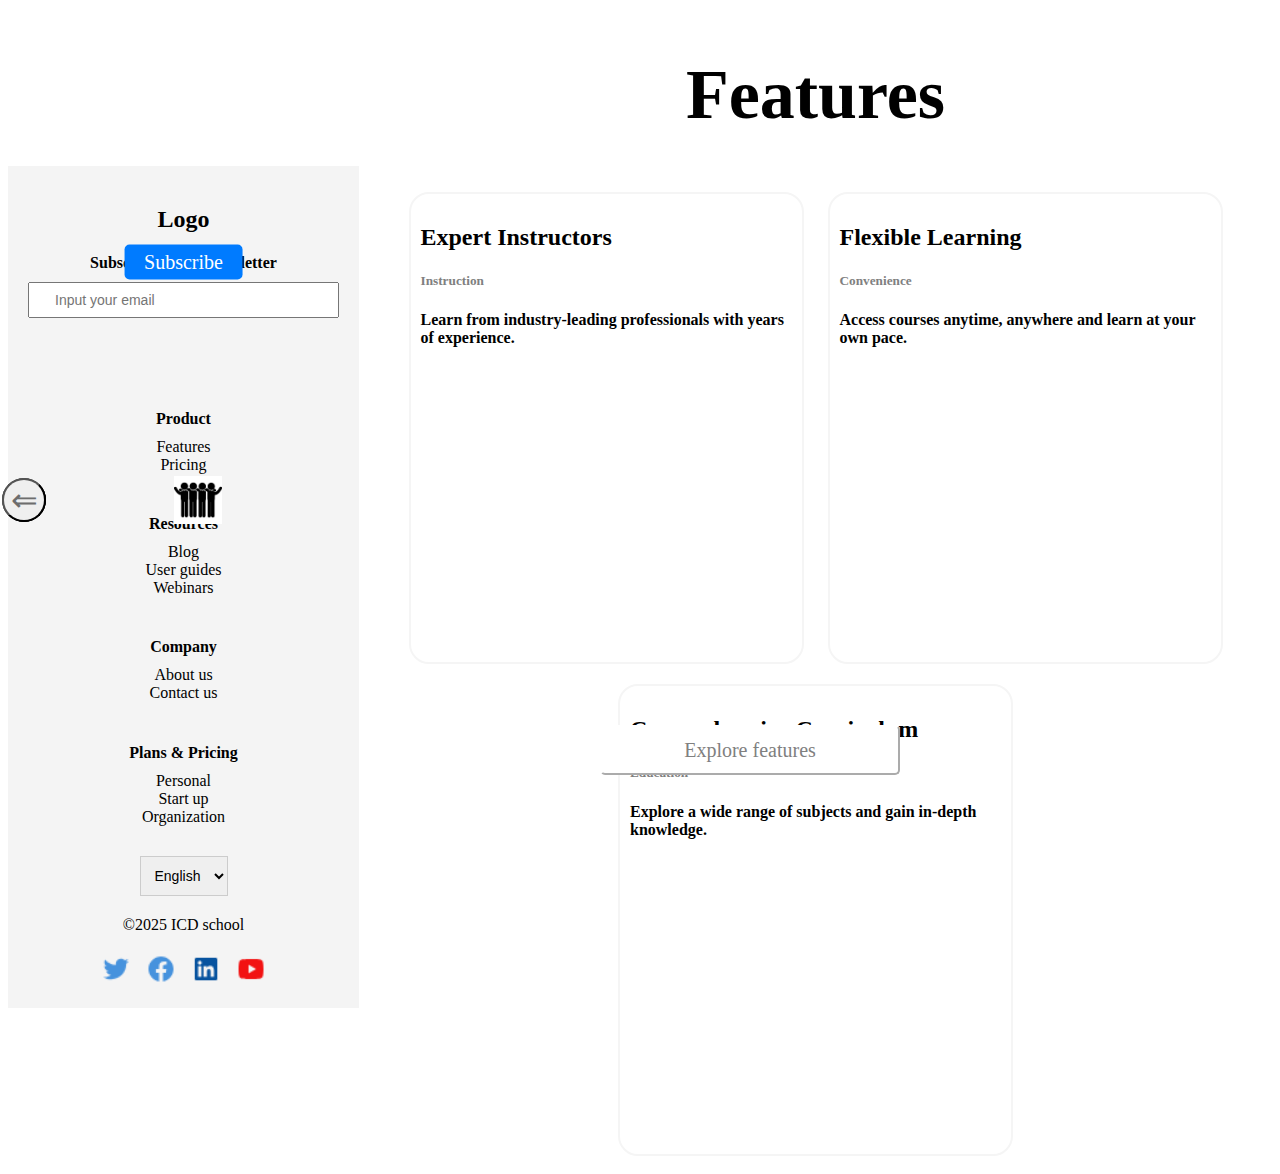
==== project-course/src/pages/index.html @ 1bcf6def "Merge branch 'main' into footer_icd" ====
<!DOCTYPE html>
<html lang="en">

<head>
    <meta charset="UTF-8">
    <meta name="viewport" content="width=device-width, initial-scale=1.0">
    <title>ICD edu</title>

    <link rel="stylesheet" href="../styles/styles.css">
</head>

<body>


    <footer class="footer">
        <div class="karopka">
            <h2>Logo</h2>
            <h4>Subscribe to our newsletter</h4>
            <input type="email" placeholder="Input your email" name="email" class="email">
            <button type="submit">Subscribe</button>
        </div>

        <div class="cointener">
            <div class="product">
                <h4>Product</h4>
                <a href="#">Features</a><br>
                <a href="#">Pricing</a>
            </div>

            <div class="Resources">
                <h4>Resources</h4>
                <a href="#">Blog</a><br>
                <a href="#">User guides</a><br>
                <a href="#">Webinars</a>
            </div>

            <div class="Company">
                <h4>Company</h4>
                <a href="#">About us</a><br>
                <a href="#">Contact us</a>
            </div>

            <div class="Plans">
                <h4>Plans & Pricing</h4>
                <a href="#">Personal</a><br>
                <a href="#">Start up</a><br>
                <a href="#">Organization</a><br>
            </div>
        </div>

        <div class="oxiri">
            <select name="languages" id="change">
                <option value="en">English</option>
                <option value="tj">Tojiki</option>
                <option value="uz">Uzbek</option>
            </select>
            <p>&copy;2025 ICD school</p>
        </div>

        <div class="tarqatish">
            <a href="#"><img src="./twitter-fill.png" alt="Twitter"></a>
            <a href="#"><img src="./facebook-circle-fill.png" alt="Facebook"></a>
            <a href="#"><img src="./linkedin-box-fill.png" alt="LinkedIn"></a>
            <a href="#"><img src="./youtube-fill.png" alt="YouTube"></a>
        </div>
    </footer>
  
    <div>
        <h1>Features</h1>
        <div class="border">
            <img src="icon.png" class="icon">
            <div class="text-cont">
                <h2>Expert Instructors</h2>
                <h5>Instruction</h5>
                <h4>Learn from industry-leading professionals with years of experience.</h4>
            </div>
            <div class="cont-btn">
                <button class="button">&#8656</button>
            </div>
        </div>

        <div class="border">
            <img src="kvadrat.png" class="icon">
            <div class="text-cont">
                <h2>Flexible Learning</h2>
                <h5>Convenience</h5>
                <h4>Access courses anytime, anywhere and learn at your own pace.</h4>
            </div>
            <div class="cont-btn">
                <button class="button">&#8656</button>
            </div>
        </div>

        <div class="border">
            <img src="groupp.png" class="icon">
            <div class="text-cont">
                <h2>Comprehensive Curriculum</h2>
                <h5>Education</h5>
                <h4>Explore a wide range of subjects and gain in-depth knowledge.</h4>
            </div>
            <div class="cont-btn">
                <button class="button">&#8656</button>
            </div>
        </div>
        <div>
            <button class="buttonn">Explore features</button>
        </div>
    </div>
</body>

</html>
---- project-course/src/styles/styles.css ----
.footer {
    padding: 20px;
    text-align: center;
    background-color: #f4f4f4; 
}

.karopka {
    position: relative;
    display: inline-block;
    margin-bottom: 30px; 
}

.karopka input {
    padding-left: 25px;
    height: 30px; 
    width: 280px;
    font-size: 14px;
}

.karopka button {
    height: 35px;
    padding: 0 20px;
    background-color: #007BFF; 
    color: white;
    border: none;
    cursor: pointer;
}

.karopka button:hover {
    background-color: #0056b3;
}

.icon {
    position: absolute;
    width: 20px;
    left: 5px;
    top: 50%;
    transform: translateY(-50%);
}

.cointener {
    display: flex;
    justify-content: space-evenly;
    margin-top: 30px;
    flex-wrap: wrap; 
}

.cointener div {
    margin: 10px;
    flex: 1 1 200px;
}

h4 {
    font-size: 16px;
    margin-bottom: 10px;
}

a {
    color: #000;
    text-decoration: none;
}

a:hover {
    text-decoration: underline;
}

.oxiri {
    margin: 20px 0;
}

.oxiri select {
    padding: 10px;
    font-size: 14px;
    border: 1px solid #ccc;
}

.oxiri p {
    margin-top: 20px;
}

.tarqatish {
    display: flex;
    justify-content: center;
    gap: 15px;
    margin-top: 20px;
}

.tarqatish img {
    width: 30px;
    height: 30px;
    transition: transform 0.3s;
}

.tarqatish img:hover {
    transform: scale(1.1); /* Optional: add hover effect to icons */
}
body {
    display: flex;
    padding: 0;
    justify-content: center;
    align-items: center;
    text-align: center;
}
.border {
    margin: 10px;
    width: 371px;
    height: 448px;
    padding: 10px;
   border: 2px solid whitesmoke;
   border-radius: 20px;
   display: inline-block;
   text-align: left;
   top: 228px;
   margin-bottom:10px ; 
}
h1 {
    font-size: 70px;
}

h4 {
    word-wrap: break-word;
}
h5 {
    color: gray;
}

.cont-btn {
    display: flex;
    align-items: end;
}

.text-cont {
    margin-bottom:100px ;
}

.button {
    font-size: xx-large;
    border-radius: 70%;
    top: 500px; 
    left: 24px; 
    width: 44px; 
    height: 44px;  
}
.buttonn {
    left: 750px;
    width: 300px;
    height: 50px;
    color: gray;
    background-color: white;
    position: fixed;
    top: 750px;
    border-color: white;
    

    
}
.icon {
    margin-top: 50px;
    margin-bottom: 50px;
    margin-left: 150px;
    left: 24px; 
    width: 48px; 
    height: 48px; 
    fill: #1E90FFFF; 
  }
.container {
    position: relative;
    text-align: center;
    color: white;
    font-weight: 100%;
}
.text {
    position: absolute;
    top: 43%;
    left: 50%;
    transform: translate(-50%, -50%);
    width: 1176px; 
    height: 84px;
    font-size: 70px; 
    line-height: 84px; 
    font-weight: 700; 
    padding: 5px;
}
.text2 {
    position: absolute;
    top: 50%;
    left: 50%;
    transform: translate(-50%, -50%);
    font-size: 24px; 
    line-height: 36px; 
    font-weight: 400; 
}
button{
    position: absolute;
    top: 57%;
    left: 50%;
    transform: translate(-50%, -50%); 
    font-family: Open Sans; 
    font-size: 20px; 
    line-height: 28px; 
    font-weight: 400; 
    color: rgba(109,109,109,1);
    padding: 5px;
    border-radius: 5px;
}
.button:hover {
    color: rgba(109,109,109,1); 
    background: rgba(220,220,220,1);
  }
  .button:hover:active {
    color: rgba(109,109,109,1); 
    background: rgba(192,192,192,1); 
  }
  .button:disabled {
    opacity: 0.4; 
  }
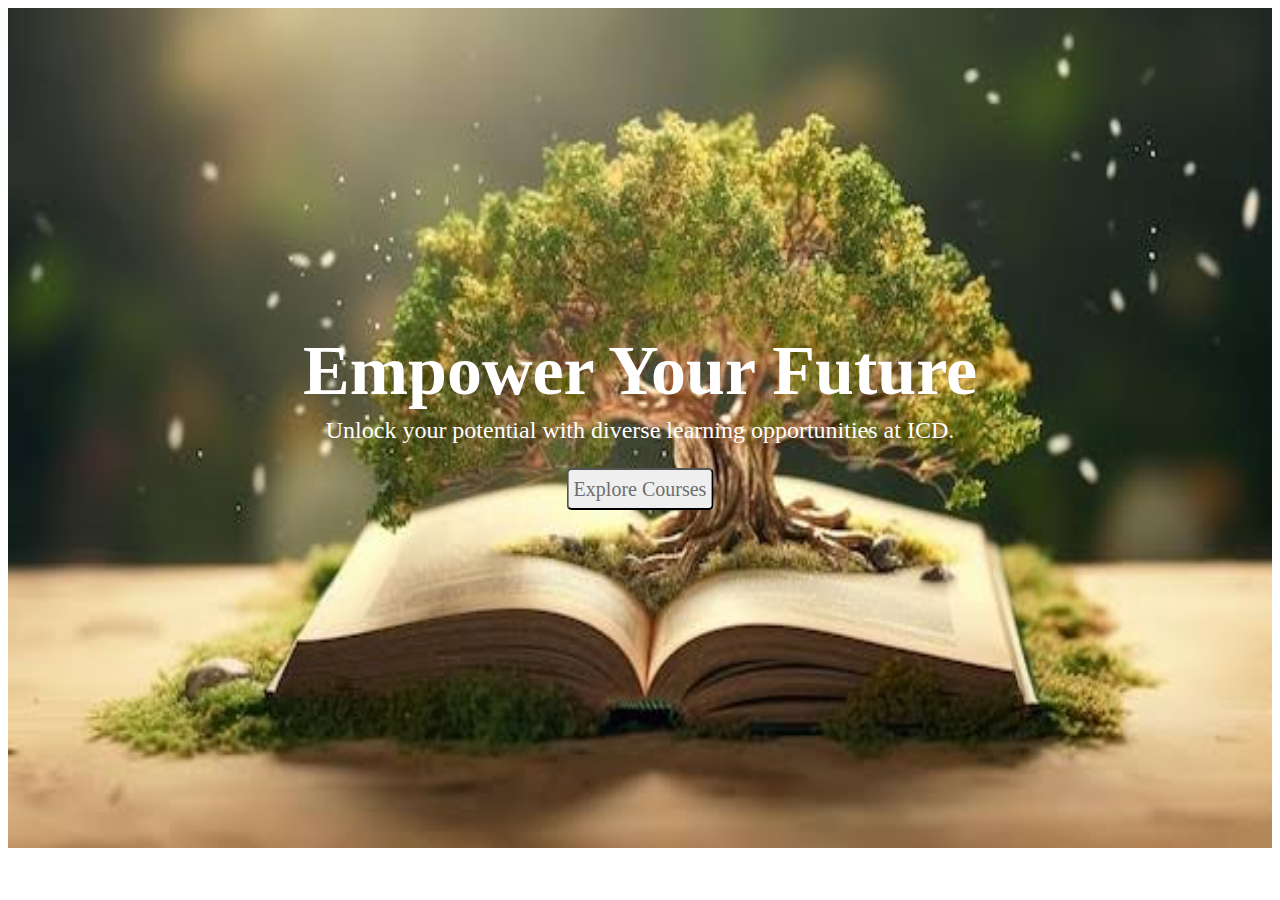
==== commit 2998f2ff: "3 page" ====
--- a/project-course/src/pages/index.html
+++ b/project-course/src/pages/index.html
@@ -1,112 +1,17 @@
 <!DOCTYPE html>
 <html lang="en">
-
 <head>
     <meta charset="UTF-8">
     <meta name="viewport" content="width=device-width, initial-scale=1.0">
-    <title>ICD edu</title>
-
+    <title>Document</title>
     <link rel="stylesheet" href="../styles/styles.css">
 </head>
-
 <body>
-
-
-    <footer class="footer">
-        <div class="karopka">
-            <h2>Logo</h2>
-            <h4>Subscribe to our newsletter</h4>
-            <input type="email" placeholder="Input your email" name="email" class="email">
-            <button type="submit">Subscribe</button>
-        </div>
-
-        <div class="cointener">
-            <div class="product">
-                <h4>Product</h4>
-                <a href="#">Features</a><br>
-                <a href="#">Pricing</a>
-            </div>
-
-            <div class="Resources">
-                <h4>Resources</h4>
-                <a href="#">Blog</a><br>
-                <a href="#">User guides</a><br>
-                <a href="#">Webinars</a>
-            </div>
-
-            <div class="Company">
-                <h4>Company</h4>
-                <a href="#">About us</a><br>
-                <a href="#">Contact us</a>
-            </div>
-
-            <div class="Plans">
-                <h4>Plans & Pricing</h4>
-                <a href="#">Personal</a><br>
-                <a href="#">Start up</a><br>
-                <a href="#">Organization</a><br>
-            </div>
-        </div>
-
-        <div class="oxiri">
-            <select name="languages" id="change">
-                <option value="en">English</option>
-                <option value="tj">Tojiki</option>
-                <option value="uz">Uzbek</option>
-            </select>
-            <p>&copy;2025 ICD school</p>
-        </div>
-
-        <div class="tarqatish">
-            <a href="#"><img src="./twitter-fill.png" alt="Twitter"></a>
-            <a href="#"><img src="./facebook-circle-fill.png" alt="Facebook"></a>
-            <a href="#"><img src="./linkedin-box-fill.png" alt="LinkedIn"></a>
-            <a href="#"><img src="./youtube-fill.png" alt="YouTube"></a>
-        </div>
-    </footer>
-  
-    <div>
-        <h1>Features</h1>
-        <div class="border">
-            <img src="icon.png" class="icon">
-            <div class="text-cont">
-                <h2>Expert Instructors</h2>
-                <h5>Instruction</h5>
-                <h4>Learn from industry-leading professionals with years of experience.</h4>
-            </div>
-            <div class="cont-btn">
-                <button class="button">&#8656</button>
-            </div>
-        </div>
-
-        <div class="border">
-            <img src="kvadrat.png" class="icon">
-            <div class="text-cont">
-                <h2>Flexible Learning</h2>
-                <h5>Convenience</h5>
-                <h4>Access courses anytime, anywhere and learn at your own pace.</h4>
-            </div>
-            <div class="cont-btn">
-                <button class="button">&#8656</button>
-            </div>
-        </div>
-
-        <div class="border">
-            <img src="groupp.png" class="icon">
-            <div class="text-cont">
-                <h2>Comprehensive Curriculum</h2>
-                <h5>Education</h5>
-                <h4>Explore a wide range of subjects and gain in-depth knowledge.</h4>
-            </div>
-            <div class="cont-btn">
-                <button class="button">&#8656</button>
-            </div>
-        </div>
-        <div>
-            <button class="buttonn">Explore features</button>
-        </div>
+    <div class="container">
+        <img src="../assets/img/bg-imge.jpg" width="100%" height="840px">
+        <div class="text">Empower Your Future</div>
+        <div class="text2">Unlock your potential with diverse learning opportunities at ICD.</div>
+        <button id="button">Explore Courses</button> 
     </div>
 </body>
-
-</html>
-
+</html>--- a/project-course/src/styles/styles.css
+++ b/project-course/src/styles/styles.css
@@ -1,168 +1,3 @@
-.footer {
-    padding: 20px;
-    text-align: center;
-    background-color: #f4f4f4; 
-}
-
-.karopka {
-    position: relative;
-    display: inline-block;
-    margin-bottom: 30px; 
-}
-
-.karopka input {
-    padding-left: 25px;
-    height: 30px; 
-    width: 280px;
-    font-size: 14px;
-}
-
-.karopka button {
-    height: 35px;
-    padding: 0 20px;
-    background-color: #007BFF; 
-    color: white;
-    border: none;
-    cursor: pointer;
-}
-
-.karopka button:hover {
-    background-color: #0056b3;
-}
-
-.icon {
-    position: absolute;
-    width: 20px;
-    left: 5px;
-    top: 50%;
-    transform: translateY(-50%);
-}
-
-.cointener {
-    display: flex;
-    justify-content: space-evenly;
-    margin-top: 30px;
-    flex-wrap: wrap; 
-}
-
-.cointener div {
-    margin: 10px;
-    flex: 1 1 200px;
-}
-
-h4 {
-    font-size: 16px;
-    margin-bottom: 10px;
-}
-
-a {
-    color: #000;
-    text-decoration: none;
-}
-
-a:hover {
-    text-decoration: underline;
-}
-
-.oxiri {
-    margin: 20px 0;
-}
-
-.oxiri select {
-    padding: 10px;
-    font-size: 14px;
-    border: 1px solid #ccc;
-}
-
-.oxiri p {
-    margin-top: 20px;
-}
-
-.tarqatish {
-    display: flex;
-    justify-content: center;
-    gap: 15px;
-    margin-top: 20px;
-}
-
-.tarqatish img {
-    width: 30px;
-    height: 30px;
-    transition: transform 0.3s;
-}
-
-.tarqatish img:hover {
-    transform: scale(1.1); /* Optional: add hover effect to icons */
-}
-body {
-    display: flex;
-    padding: 0;
-    justify-content: center;
-    align-items: center;
-    text-align: center;
-}
-.border {
-    margin: 10px;
-    width: 371px;
-    height: 448px;
-    padding: 10px;
-   border: 2px solid whitesmoke;
-   border-radius: 20px;
-   display: inline-block;
-   text-align: left;
-   top: 228px;
-   margin-bottom:10px ; 
-}
-h1 {
-    font-size: 70px;
-}
-
-h4 {
-    word-wrap: break-word;
-}
-h5 {
-    color: gray;
-}
-
-.cont-btn {
-    display: flex;
-    align-items: end;
-}
-
-.text-cont {
-    margin-bottom:100px ;
-}
-
-.button {
-    font-size: xx-large;
-    border-radius: 70%;
-    top: 500px; 
-    left: 24px; 
-    width: 44px; 
-    height: 44px;  
-}
-.buttonn {
-    left: 750px;
-    width: 300px;
-    height: 50px;
-    color: gray;
-    background-color: white;
-    position: fixed;
-    top: 750px;
-    border-color: white;
-    
-
-    
-}
-.icon {
-    margin-top: 50px;
-    margin-bottom: 50px;
-    margin-left: 150px;
-    left: 24px; 
-    width: 48px; 
-    height: 48px; 
-    fill: #1E90FFFF; 
-  }
 .container {
     position: relative;
     text-align: center;
@@ -194,6 +29,7 @@
     position: absolute;
     top: 57%;
     left: 50%;
+    
     transform: translate(-50%, -50%); 
     font-family: Open Sans; 
     font-size: 20px; 
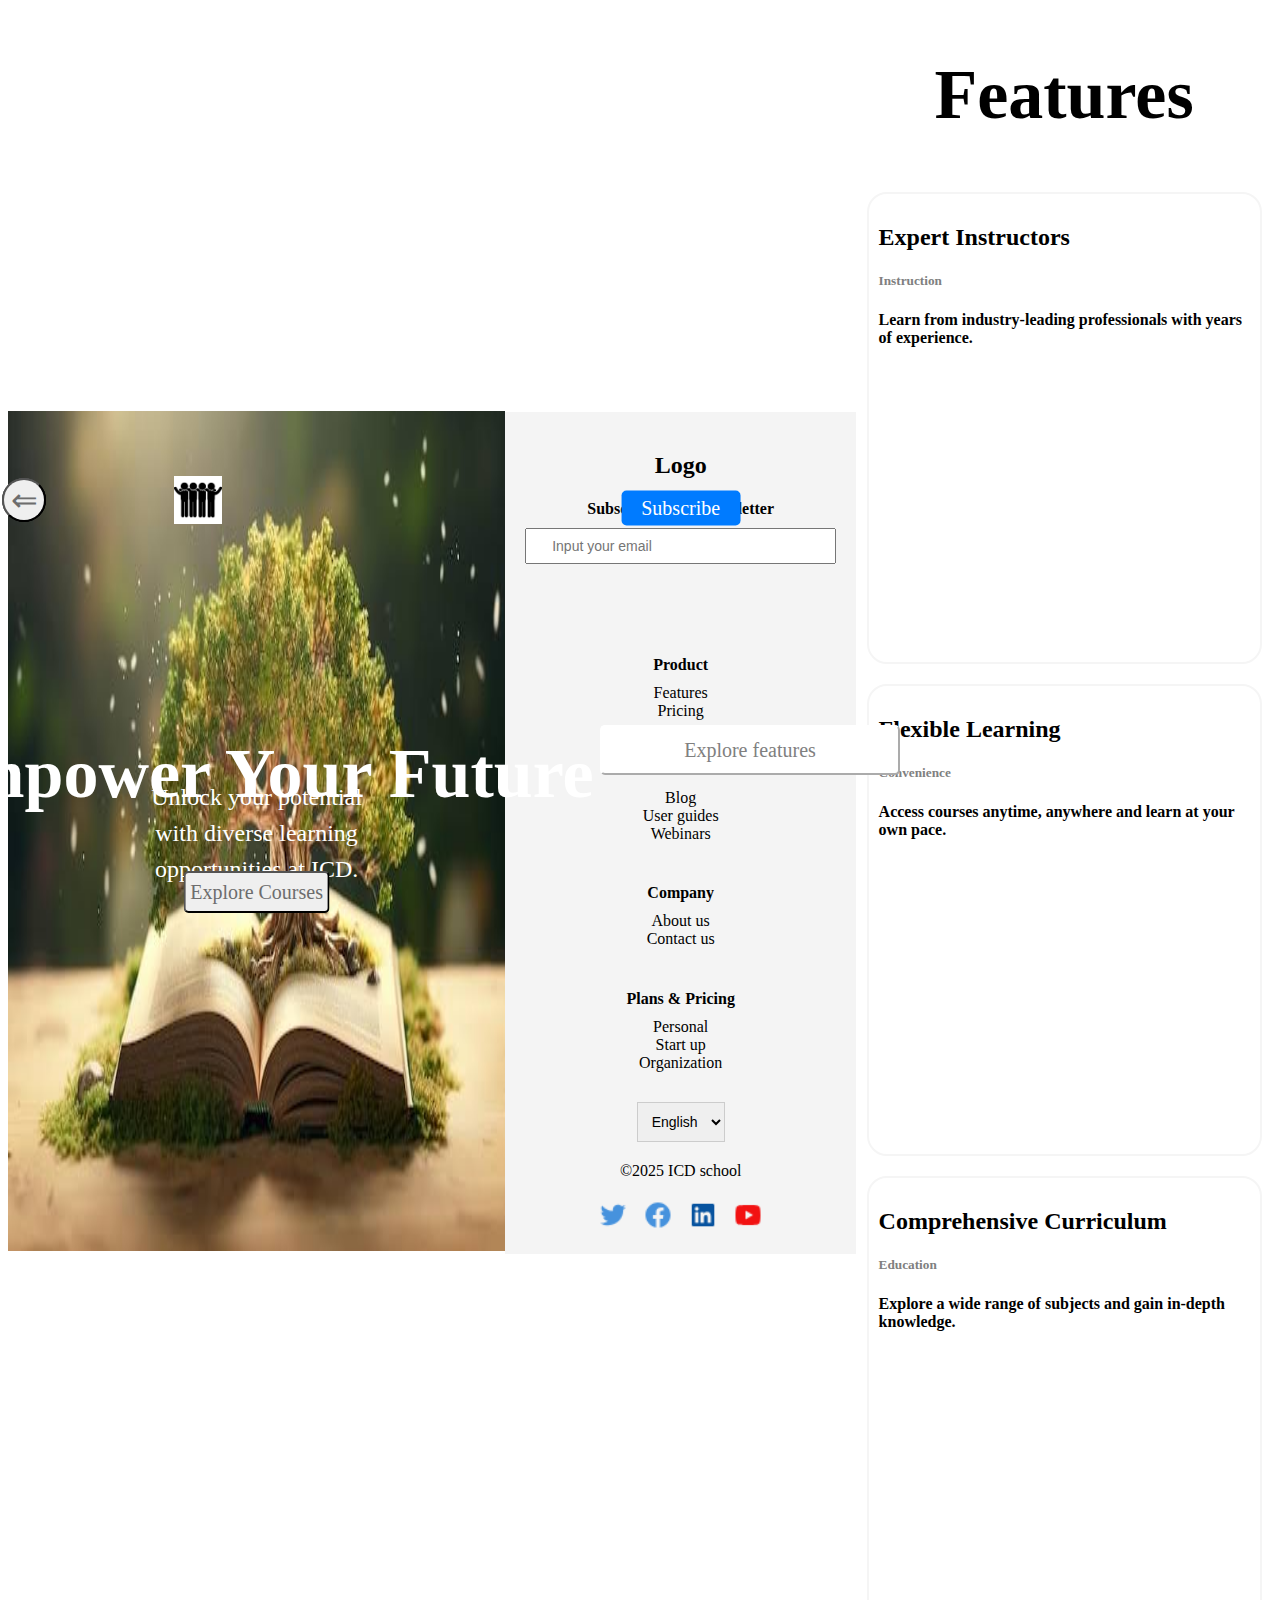
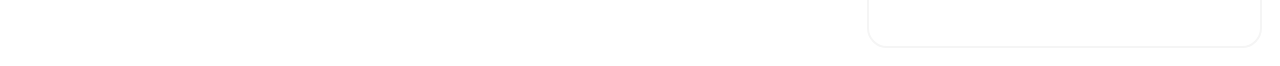
==== commit d368009d: "Merge branch 'main' into img-icd" ====
--- a/project-course/src/pages/index.html
+++ b/project-course/src/pages/index.html
@@ -13,5 +13,101 @@
         <div class="text2">Unlock your potential with diverse learning opportunities at ICD.</div>
         <button id="button">Explore Courses</button> 
     </div>
+
+    <footer class="footer">
+        <div class="karopka">
+            <h2>Logo</h2>
+            <h4>Subscribe to our newsletter</h4>
+            <input type="email" placeholder="Input your email" name="email" class="email">
+            <button type="submit">Subscribe</button>
+        </div>
+
+        <div class="cointener">
+            <div class="product">
+                <h4>Product</h4>
+                <a href="#">Features</a><br>
+                <a href="#">Pricing</a>
+            </div>
+
+            <div class="Resources">
+                <h4>Resources</h4>
+                <a href="#">Blog</a><br>
+                <a href="#">User guides</a><br>
+                <a href="#">Webinars</a>
+            </div>
+
+            <div class="Company">
+                <h4>Company</h4>
+                <a href="#">About us</a><br>
+                <a href="#">Contact us</a>
+            </div>
+
+            <div class="Plans">
+                <h4>Plans & Pricing</h4>
+                <a href="#">Personal</a><br>
+                <a href="#">Start up</a><br>
+                <a href="#">Organization</a><br>
+            </div>
+        </div>
+
+        <div class="oxiri">
+            <select name="languages" id="change">
+                <option value="en">English</option>
+                <option value="tj">Tojiki</option>
+                <option value="uz">Uzbek</option>
+            </select>
+            <p>&copy;2025 ICD school</p>
+        </div>
+
+        <div class="tarqatish">
+            <a href="#"><img src="./twitter-fill.png" alt="Twitter"></a>
+            <a href="#"><img src="./facebook-circle-fill.png" alt="Facebook"></a>
+            <a href="#"><img src="./linkedin-box-fill.png" alt="LinkedIn"></a>
+            <a href="#"><img src="./youtube-fill.png" alt="YouTube"></a>
+        </div>
+    </footer>
+  
+    <div>
+        <h1>Features</h1>
+        <div class="border">
+            <img src="icon.png" class="icon">
+            <div class="text-cont">
+                <h2>Expert Instructors</h2>
+                <h5>Instruction</h5>
+                <h4>Learn from industry-leading professionals with years of experience.</h4>
+            </div>
+            <div class="cont-btn">
+                <button class="button">&#8656</button>
+            </div>
+        </div>
+
+        <div class="border">
+            <img src="kvadrat.png" class="icon">
+            <div class="text-cont">
+                <h2>Flexible Learning</h2>
+                <h5>Convenience</h5>
+                <h4>Access courses anytime, anywhere and learn at your own pace.</h4>
+            </div>
+            <div class="cont-btn">
+                <button class="button">&#8656</button>
+            </div>
+        </div>
+
+        <div class="border">
+            <img src="groupp.png" class="icon">
+            <div class="text-cont">
+                <h2>Comprehensive Curriculum</h2>
+                <h5>Education</h5>
+                <h4>Explore a wide range of subjects and gain in-depth knowledge.</h4>
+            </div>
+            <div class="cont-btn">
+                <button class="button">&#8656</button>
+            </div>
+        </div>
+        <div>
+            <button class="buttonn">Explore features</button>
+        </div>
+    </div>
 </body>
-</html>+
+</html>
--- a/project-course/src/styles/styles.css
+++ b/project-course/src/styles/styles.css
@@ -1,3 +1,168 @@
+.footer {
+    padding: 20px;
+    text-align: center;
+    background-color: #f4f4f4; 
+}
+
+.karopka {
+    position: relative;
+    display: inline-block;
+    margin-bottom: 30px; 
+}
+
+.karopka input {
+    padding-left: 25px;
+    height: 30px; 
+    width: 280px;
+    font-size: 14px;
+}
+
+.karopka button {
+    height: 35px;
+    padding: 0 20px;
+    background-color: #007BFF; 
+    color: white;
+    border: none;
+    cursor: pointer;
+}
+
+.karopka button:hover {
+    background-color: #0056b3;
+}
+
+.icon {
+    position: absolute;
+    width: 20px;
+    left: 5px;
+    top: 50%;
+    transform: translateY(-50%);
+}
+
+.cointener {
+    display: flex;
+    justify-content: space-evenly;
+    margin-top: 30px;
+    flex-wrap: wrap; 
+}
+
+.cointener div {
+    margin: 10px;
+    flex: 1 1 200px;
+}
+
+h4 {
+    font-size: 16px;
+    margin-bottom: 10px;
+}
+
+a {
+    color: #000;
+    text-decoration: none;
+}
+
+a:hover {
+    text-decoration: underline;
+}
+
+.oxiri {
+    margin: 20px 0;
+}
+
+.oxiri select {
+    padding: 10px;
+    font-size: 14px;
+    border: 1px solid #ccc;
+}
+
+.oxiri p {
+    margin-top: 20px;
+}
+
+.tarqatish {
+    display: flex;
+    justify-content: center;
+    gap: 15px;
+    margin-top: 20px;
+}
+
+.tarqatish img {
+    width: 30px;
+    height: 30px;
+    transition: transform 0.3s;
+}
+
+.tarqatish img:hover {
+    transform: scale(1.1); /* Optional: add hover effect to icons */
+}
+body {
+    display: flex;
+    padding: 0;
+    justify-content: center;
+    align-items: center;
+    text-align: center;
+}
+.border {
+    margin: 10px;
+    width: 371px;
+    height: 448px;
+    padding: 10px;
+   border: 2px solid whitesmoke;
+   border-radius: 20px;
+   display: inline-block;
+   text-align: left;
+   top: 228px;
+   margin-bottom:10px ; 
+}
+h1 {
+    font-size: 70px;
+}
+
+h4 {
+    word-wrap: break-word;
+}
+h5 {
+    color: gray;
+}
+
+.cont-btn {
+    display: flex;
+    align-items: end;
+}
+
+.text-cont {
+    margin-bottom:100px ;
+}
+
+.button {
+    font-size: xx-large;
+    border-radius: 70%;
+    top: 500px; 
+    left: 24px; 
+    width: 44px; 
+    height: 44px;  
+}
+.buttonn {
+    left: 750px;
+    width: 300px;
+    height: 50px;
+    color: gray;
+    background-color: white;
+    position: fixed;
+    top: 750px;
+    border-color: white;
+    
+
+    
+}
+.icon {
+    margin-top: 50px;
+    margin-bottom: 50px;
+    margin-left: 150px;
+    left: 24px; 
+    width: 48px; 
+    height: 48px; 
+    fill: #1E90FFFF; 
+  }
 .container {
     position: relative;
     text-align: center;
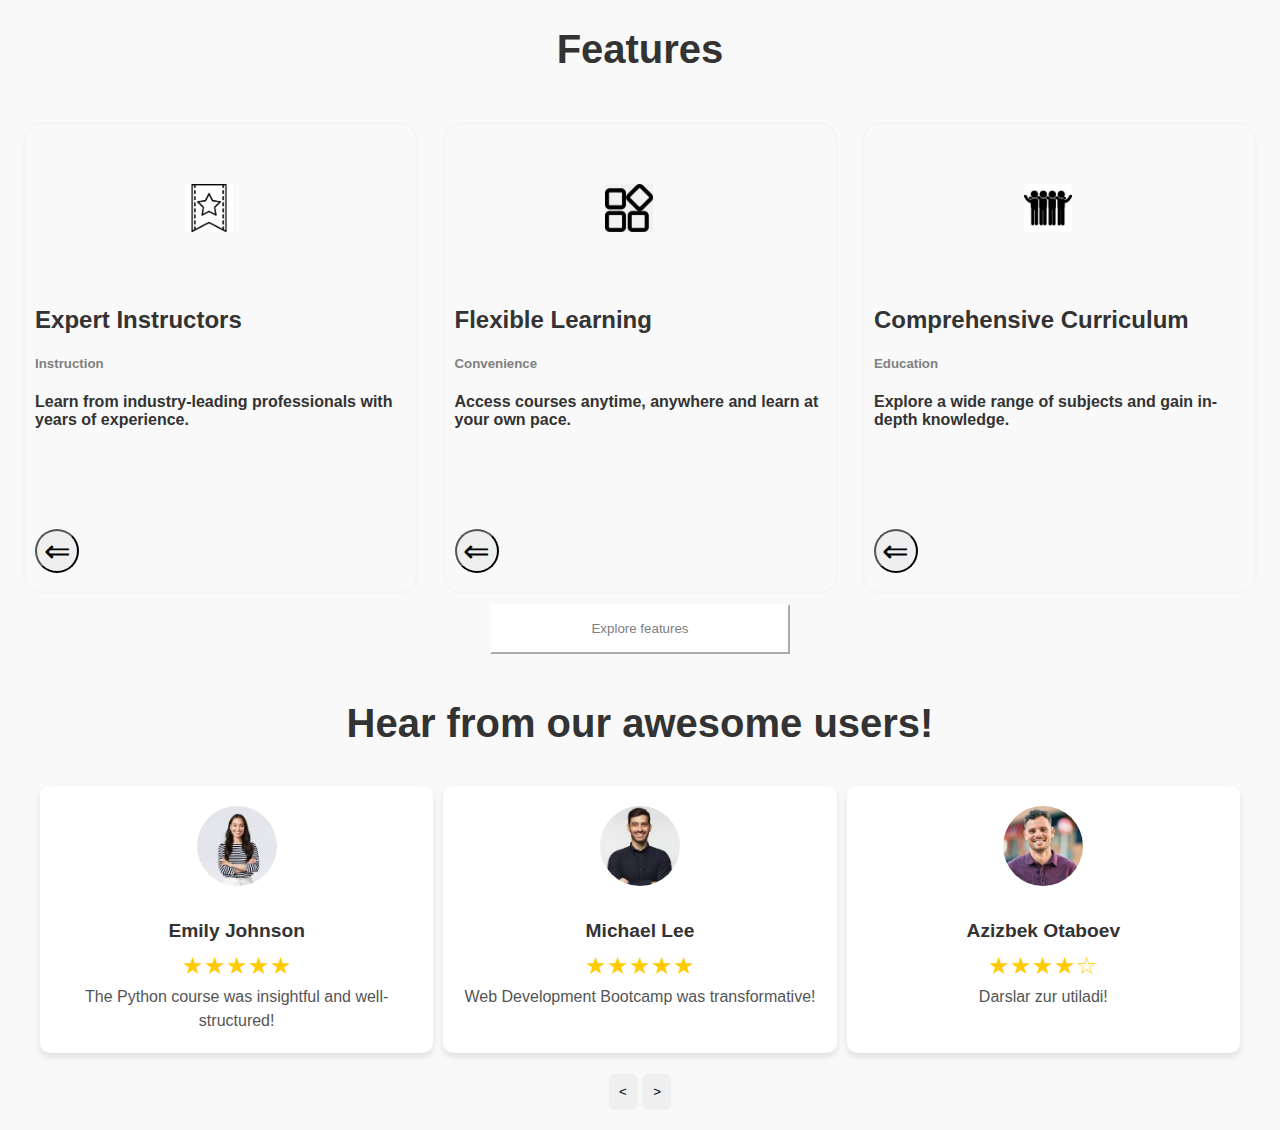
==== commit 894e4667: "fix bugs" ====
--- a/project-course/src/pages/index.html
+++ b/project-course/src/pages/index.html
@@ -1,72 +1,16 @@
 <!DOCTYPE html>
 <html lang="en">
+
 <head>
     <meta charset="UTF-8">
+    <meta http-equiv="X-UA-Compatible" content="IE=edge">
     <meta name="viewport" content="width=device-width, initial-scale=1.0">
-    <title>Document</title>
+    <title>Features</title>
     <link rel="stylesheet" href="../styles/styles.css">
+    <link rel="stylesheet" href="../styles/layout.css">
 </head>
+
 <body>
-    <div class="container">
-        <img src="../assets/img/bg-imge.jpg" width="100%" height="840px">
-        <div class="text">Empower Your Future</div>
-        <div class="text2">Unlock your potential with diverse learning opportunities at ICD.</div>
-        <button id="button">Explore Courses</button> 
-    </div>
-
-    <footer class="footer">
-        <div class="karopka">
-            <h2>Logo</h2>
-            <h4>Subscribe to our newsletter</h4>
-            <input type="email" placeholder="Input your email" name="email" class="email">
-            <button type="submit">Subscribe</button>
-        </div>
-
-        <div class="cointener">
-            <div class="product">
-                <h4>Product</h4>
-                <a href="#">Features</a><br>
-                <a href="#">Pricing</a>
-            </div>
-
-            <div class="Resources">
-                <h4>Resources</h4>
-                <a href="#">Blog</a><br>
-                <a href="#">User guides</a><br>
-                <a href="#">Webinars</a>
-            </div>
-
-            <div class="Company">
-                <h4>Company</h4>
-                <a href="#">About us</a><br>
-                <a href="#">Contact us</a>
-            </div>
-
-            <div class="Plans">
-                <h4>Plans & Pricing</h4>
-                <a href="#">Personal</a><br>
-                <a href="#">Start up</a><br>
-                <a href="#">Organization</a><br>
-            </div>
-        </div>
-
-        <div class="oxiri">
-            <select name="languages" id="change">
-                <option value="en">English</option>
-                <option value="tj">Tojiki</option>
-                <option value="uz">Uzbek</option>
-            </select>
-            <p>&copy;2025 ICD school</p>
-        </div>
-
-        <div class="tarqatish">
-            <a href="#"><img src="./twitter-fill.png" alt="Twitter"></a>
-            <a href="#"><img src="./facebook-circle-fill.png" alt="Facebook"></a>
-            <a href="#"><img src="./linkedin-box-fill.png" alt="LinkedIn"></a>
-            <a href="#"><img src="./youtube-fill.png" alt="YouTube"></a>
-        </div>
-    </footer>
-  
     <div>
         <h1>Features</h1>
         <div class="border">
@@ -107,7 +51,41 @@
         <div>
             <button class="buttonn">Explore features</button>
         </div>
+        <div class="container">
+            <h1>Hear from our awesome users!</h1>
+            <div class="reviews">
+                <div class="review-block">
+                    <img src="../pages/photo2.jfif" class="photo" alt="Emily Johnson">
+                    <p class="user-name">Emily Johnson</p>
+                    <p class="rating">★★★★★</p>
+                    <div class="text">
+                        The Python course was insightful and well-structured!
+                    </div>
+                </div>
+                <div class="review-block">
+                    <img src="../pages/photo.jfif" class="photo" alt="John Doe">
+                    <p class="user-name">Michael Lee</p>
+                    <p class="rating">★★★★★</p>
+                    <div class="text">
+                        Web Development Bootcamp was transformative!
+                    </div>
+                </div>
+                <div class="review-block">
+                    <img src="../pages/photo3.jfif" class="photo" alt="Sarah Lee">
+                    <p class="user-name">Azizbek Otaboev</p>
+                    <p class="rating">★★★★☆</p>
+                    <div class="text">
+                        Darslar zur utiladi!
+                    </div>
+                </div>
+            </div>
+            <div class="btn-padding">
+            <button class="buton"> < </button>
+            <button class="buton"> > </button>
+            </div>
+        </div>
     </div>
+
 </body>
 
 </html>
--- a/project-course/src/styles/styles.css
+++ b/project-course/src/styles/styles.css
@@ -1,99 +1,3 @@
-.footer {
-    padding: 20px;
-    text-align: center;
-    background-color: #f4f4f4; 
-}
-
-.karopka {
-    position: relative;
-    display: inline-block;
-    margin-bottom: 30px; 
-}
-
-.karopka input {
-    padding-left: 25px;
-    height: 30px; 
-    width: 280px;
-    font-size: 14px;
-}
-
-.karopka button {
-    height: 35px;
-    padding: 0 20px;
-    background-color: #007BFF; 
-    color: white;
-    border: none;
-    cursor: pointer;
-}
-
-.karopka button:hover {
-    background-color: #0056b3;
-}
-
-.icon {
-    position: absolute;
-    width: 20px;
-    left: 5px;
-    top: 50%;
-    transform: translateY(-50%);
-}
-
-.cointener {
-    display: flex;
-    justify-content: space-evenly;
-    margin-top: 30px;
-    flex-wrap: wrap; 
-}
-
-.cointener div {
-    margin: 10px;
-    flex: 1 1 200px;
-}
-
-h4 {
-    font-size: 16px;
-    margin-bottom: 10px;
-}
-
-a {
-    color: #000;
-    text-decoration: none;
-}
-
-a:hover {
-    text-decoration: underline;
-}
-
-.oxiri {
-    margin: 20px 0;
-}
-
-.oxiri select {
-    padding: 10px;
-    font-size: 14px;
-    border: 1px solid #ccc;
-}
-
-.oxiri p {
-    margin-top: 20px;
-}
-
-.tarqatish {
-    display: flex;
-    justify-content: center;
-    gap: 15px;
-    margin-top: 20px;
-}
-
-.tarqatish img {
-    width: 30px;
-    height: 30px;
-    transition: transform 0.3s;
-}
-
-.tarqatish img:hover {
-    transform: scale(1.1); /* Optional: add hover effect to icons */
-}
 body {
     display: flex;
     padding: 0;
@@ -147,7 +51,6 @@
     height: 50px;
     color: gray;
     background-color: white;
-    position: fixed;
     top: 750px;
     border-color: white;
     
@@ -163,57 +66,3 @@
     height: 48px; 
     fill: #1E90FFFF; 
   }
-.container {
-    position: relative;
-    text-align: center;
-    color: white;
-    font-weight: 100%;
-}
-.text {
-    position: absolute;
-    top: 43%;
-    left: 50%;
-    transform: translate(-50%, -50%);
-    width: 1176px; 
-    height: 84px;
-    font-size: 70px; 
-    line-height: 84px; 
-    font-weight: 700; 
-    padding: 5px;
-}
-.text2 {
-    position: absolute;
-    top: 50%;
-    left: 50%;
-    transform: translate(-50%, -50%);
-    font-size: 24px; 
-    line-height: 36px; 
-    font-weight: 400; 
-}
-button{
-    position: absolute;
-    top: 57%;
-    left: 50%;
-    
-    transform: translate(-50%, -50%); 
-    font-family: Open Sans; 
-    font-size: 20px; 
-    line-height: 28px; 
-    font-weight: 400; 
-    color: rgba(109,109,109,1);
-    padding: 5px;
-    border-radius: 5px;
-}
-.button:hover {
-    color: rgba(109,109,109,1); 
-    background: rgba(220,220,220,1);
-  }
-  .button:hover:active {
-    color: rgba(109,109,109,1); 
-    background: rgba(192,192,192,1); 
-  }
-  .button:disabled {
-    opacity: 0.4; 
-  }
-
-
--- a/project-course/src/styles/layout.css
+++ b/project-course/src/styles/layout.css
@@ -0,0 +1,71 @@
+body {
+    font-family: Arial, sans-serif;
+    background-color: #f9f9f9;
+    color: #333;
+    margin: 0;
+    padding: 0;
+}
+
+.container {
+    max-width: 1200px;
+    margin: 0 auto;
+    padding: 20px;
+    text-align: center;
+}
+
+h1 {
+    font-size: 2.5em;
+    margin-bottom: 40px;
+    color: #333;
+}
+
+.reviews {
+    display: flex;
+    justify-content: center;
+    gap: 10px;
+}
+
+.review-block {
+    background-color: #fff;
+    padding: 20px;
+    border-radius: 10px;
+    box-shadow: 0 4px 6px rgba(0, 0, 0, 0.1);
+    text-align: center;
+    width: 30%;
+    min-width: 250px;
+}
+.photo {
+    width: 80px;
+    height: 80px;
+    object-fit: cover;
+    border-radius: 50%;
+    margin-bottom: 20px;
+}
+
+.user-name {
+    font-size: 1.2em;
+    font-weight: bold;
+    margin: 10px 0;
+}
+
+.rating {
+    font-size: 1.5em;
+    color: #ffcc00;
+    margin: 5px 0;
+}
+
+.text {
+    font-size: 1em;
+    color: #555;
+    line-height: 1.5;
+}
+.btn-padding {
+    margin-top: 20px;
+}
+
+.btn-padding button {
+    padding: 10px;
+    border-radius: 20%;
+    border: none;
+    border: 1px solid whitesmoke;
+}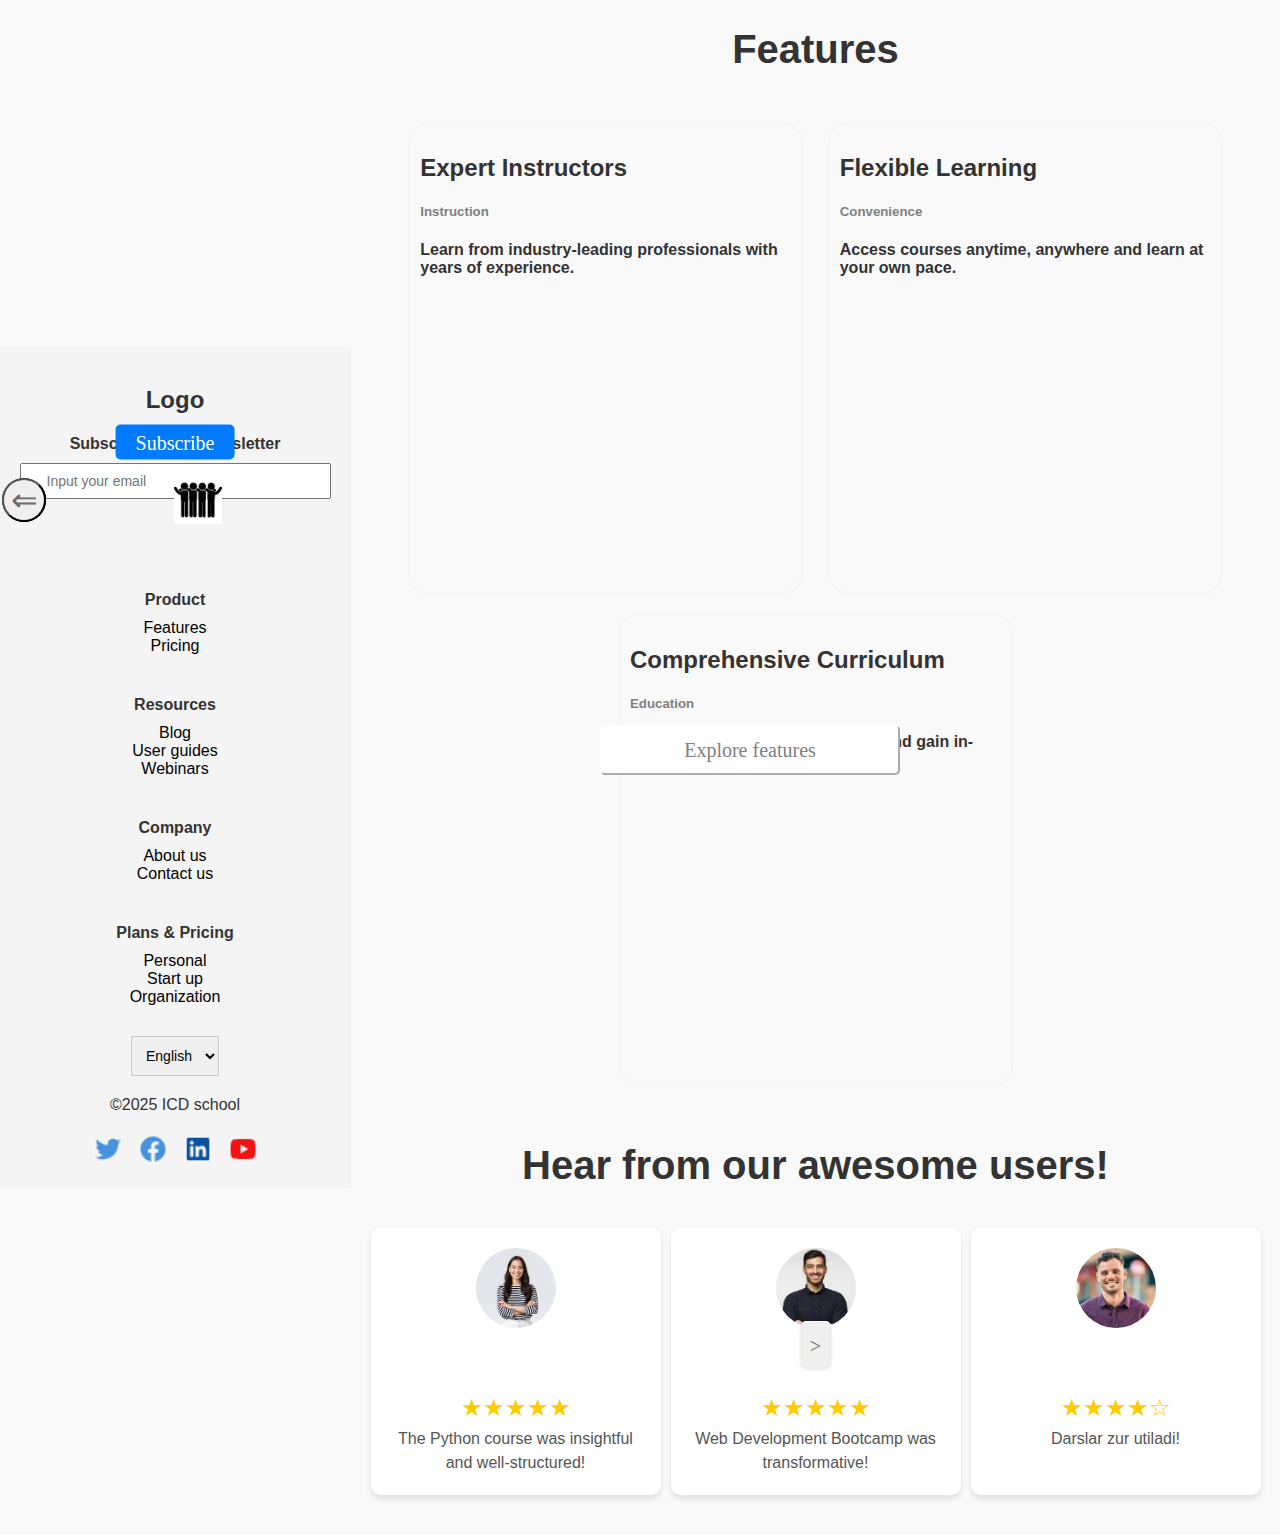
==== commit 0332e5f6: "Merge branch 'main' into otziv" ====
--- a/project-course/src/pages/index.html
+++ b/project-course/src/pages/index.html
@@ -3,14 +3,69 @@
 
 <head>
     <meta charset="UTF-8">
-    <meta http-equiv="X-UA-Compatible" content="IE=edge">
     <meta name="viewport" content="width=device-width, initial-scale=1.0">
-    <title>Features</title>
+    <title>ICD edu</title>
+
     <link rel="stylesheet" href="../styles/styles.css">
     <link rel="stylesheet" href="../styles/layout.css">
 </head>
 
 <body>
+
+
+    <footer class="footer">
+        <div class="karopka">
+            <h2>Logo</h2>
+            <h4>Subscribe to our newsletter</h4>
+            <input type="email" placeholder="Input your email" name="email" class="email">
+            <button type="submit">Subscribe</button>
+        </div>
+
+        <div class="cointener">
+            <div class="product">
+                <h4>Product</h4>
+                <a href="#">Features</a><br>
+                <a href="#">Pricing</a>
+            </div>
+
+            <div class="Resources">
+                <h4>Resources</h4>
+                <a href="#">Blog</a><br>
+                <a href="#">User guides</a><br>
+                <a href="#">Webinars</a>
+            </div>
+
+            <div class="Company">
+                <h4>Company</h4>
+                <a href="#">About us</a><br>
+                <a href="#">Contact us</a>
+            </div>
+
+            <div class="Plans">
+                <h4>Plans & Pricing</h4>
+                <a href="#">Personal</a><br>
+                <a href="#">Start up</a><br>
+                <a href="#">Organization</a><br>
+            </div>
+        </div>
+
+        <div class="oxiri">
+            <select name="languages" id="change">
+                <option value="en">English</option>
+                <option value="tj">Tojiki</option>
+                <option value="uz">Uzbek</option>
+            </select>
+            <p>&copy;2025 ICD school</p>
+        </div>
+
+        <div class="tarqatish">
+            <a href="#"><img src="./twitter-fill.png" alt="Twitter"></a>
+            <a href="#"><img src="./facebook-circle-fill.png" alt="Facebook"></a>
+            <a href="#"><img src="./linkedin-box-fill.png" alt="LinkedIn"></a>
+            <a href="#"><img src="./youtube-fill.png" alt="YouTube"></a>
+        </div>
+    </footer>
+  
     <div>
         <h1>Features</h1>
         <div class="border">
@@ -58,7 +113,7 @@
                     <img src="../pages/photo2.jfif" class="photo" alt="Emily Johnson">
                     <p class="user-name">Emily Johnson</p>
                     <p class="rating">★★★★★</p>
-                    <div class="text">
+                    <div class="text1">
                         The Python course was insightful and well-structured!
                     </div>
                 </div>
@@ -66,7 +121,7 @@
                     <img src="../pages/photo.jfif" class="photo" alt="John Doe">
                     <p class="user-name">Michael Lee</p>
                     <p class="rating">★★★★★</p>
-                    <div class="text">
+                    <div class="text1">
                         Web Development Bootcamp was transformative!
                     </div>
                 </div>
@@ -74,7 +129,7 @@
                     <img src="../pages/photo3.jfif" class="photo" alt="Sarah Lee">
                     <p class="user-name">Azizbek Otaboev</p>
                     <p class="rating">★★★★☆</p>
-                    <div class="text">
+                    <div class="text1">
                         Darslar zur utiladi!
                     </div>
                 </div>
@@ -89,3 +144,4 @@
 </body>
 
 </html>
+
--- a/project-course/src/styles/styles.css
+++ b/project-course/src/styles/styles.css
@@ -1,3 +1,99 @@
+.footer {
+    padding: 20px;
+    text-align: center;
+    background-color: #f4f4f4; 
+}
+
+.karopka {
+    position: relative;
+    display: inline-block;
+    margin-bottom: 30px; 
+}
+
+.karopka input {
+    padding-left: 25px;
+    height: 30px; 
+    width: 280px;
+    font-size: 14px;
+}
+
+.karopka button {
+    height: 35px;
+    padding: 0 20px;
+    background-color: #007BFF; 
+    color: white;
+    border: none;
+    cursor: pointer;
+}
+
+.karopka button:hover {
+    background-color: #0056b3;
+}
+
+.icon {
+    position: absolute;
+    width: 20px;
+    left: 5px;
+    top: 50%;
+    transform: translateY(-50%);
+}
+
+.cointener {
+    display: flex;
+    justify-content: space-evenly;
+    margin-top: 30px;
+    flex-wrap: wrap; 
+}
+
+.cointener div {
+    margin: 10px;
+    flex: 1 1 200px;
+}
+
+h4 {
+    font-size: 16px;
+    margin-bottom: 10px;
+}
+
+a {
+    color: #000;
+    text-decoration: none;
+}
+
+a:hover {
+    text-decoration: underline;
+}
+
+.oxiri {
+    margin: 20px 0;
+}
+
+.oxiri select {
+    padding: 10px;
+    font-size: 14px;
+    border: 1px solid #ccc;
+}
+
+.oxiri p {
+    margin-top: 20px;
+}
+
+.tarqatish {
+    display: flex;
+    justify-content: center;
+    gap: 15px;
+    margin-top: 20px;
+}
+
+.tarqatish img {
+    width: 30px;
+    height: 30px;
+    transition: transform 0.3s;
+}
+
+.tarqatish img:hover {
+    transform: scale(1.1); /* Optional: add hover effect to icons */
+}
 body {
     display: flex;
     padding: 0;
@@ -66,3 +162,56 @@
     height: 48px; 
     fill: #1E90FFFF; 
   }
+.container {
+    position: relative;
+    text-align: center;
+    color: white;
+    font-weight: 100%;
+}
+.text {
+    position: absolute;
+    top: 43%;
+    left: 50%;
+    transform: translate(-50%, -50%);
+    width: 1176px; 
+    height: 84px;
+    font-size: 70px; 
+    line-height: 84px; 
+    font-weight: 700; 
+    padding: 5px;
+}
+.text2 {
+    position: absolute;
+    top: 50%;
+    left: 50%;
+    transform: translate(-50%, -50%);
+    font-size: 24px; 
+    line-height: 36px; 
+    font-weight: 400; 
+}
+button{
+    position: absolute;
+    top: 57%;
+    left: 50%;
+    transform: translate(-50%, -50%); 
+    font-family: Open Sans; 
+    font-size: 20px; 
+    line-height: 28px; 
+    font-weight: 400; 
+    color: rgba(109,109,109,1);
+    padding: 5px;
+    border-radius: 5px;
+}
+.button:hover {
+    color: rgba(109,109,109,1); 
+    background: rgba(220,220,220,1);
+  }
+  .button:hover:active {
+    color: rgba(109,109,109,1); 
+    background: rgba(192,192,192,1); 
+  }
+  .button:disabled {
+    opacity: 0.4; 
+  }
+
+
--- a/project-course/src/styles/layout.css
+++ b/project-course/src/styles/layout.css
@@ -54,7 +54,7 @@
     margin: 5px 0;
 }
 
-.text {
+.text1 {
     font-size: 1em;
     color: #555;
     line-height: 1.5;
@@ -68,4 +68,17 @@
     border-radius: 20%;
     border: none;
     border: 1px solid whitesmoke;
+  
+.container1{
+  position: absolute;
+  border-radius: 3px;
+}
+.text{
+  width: 352px; 
+  height: 26px; 
+  font-family: Open Sans; /* Body */
+  font-size: 16px; 
+  line-height: 26px; 
+  font-weight: 700; 
+  color: rgba(23,26,31,1); /* neutral-900 */ 
 }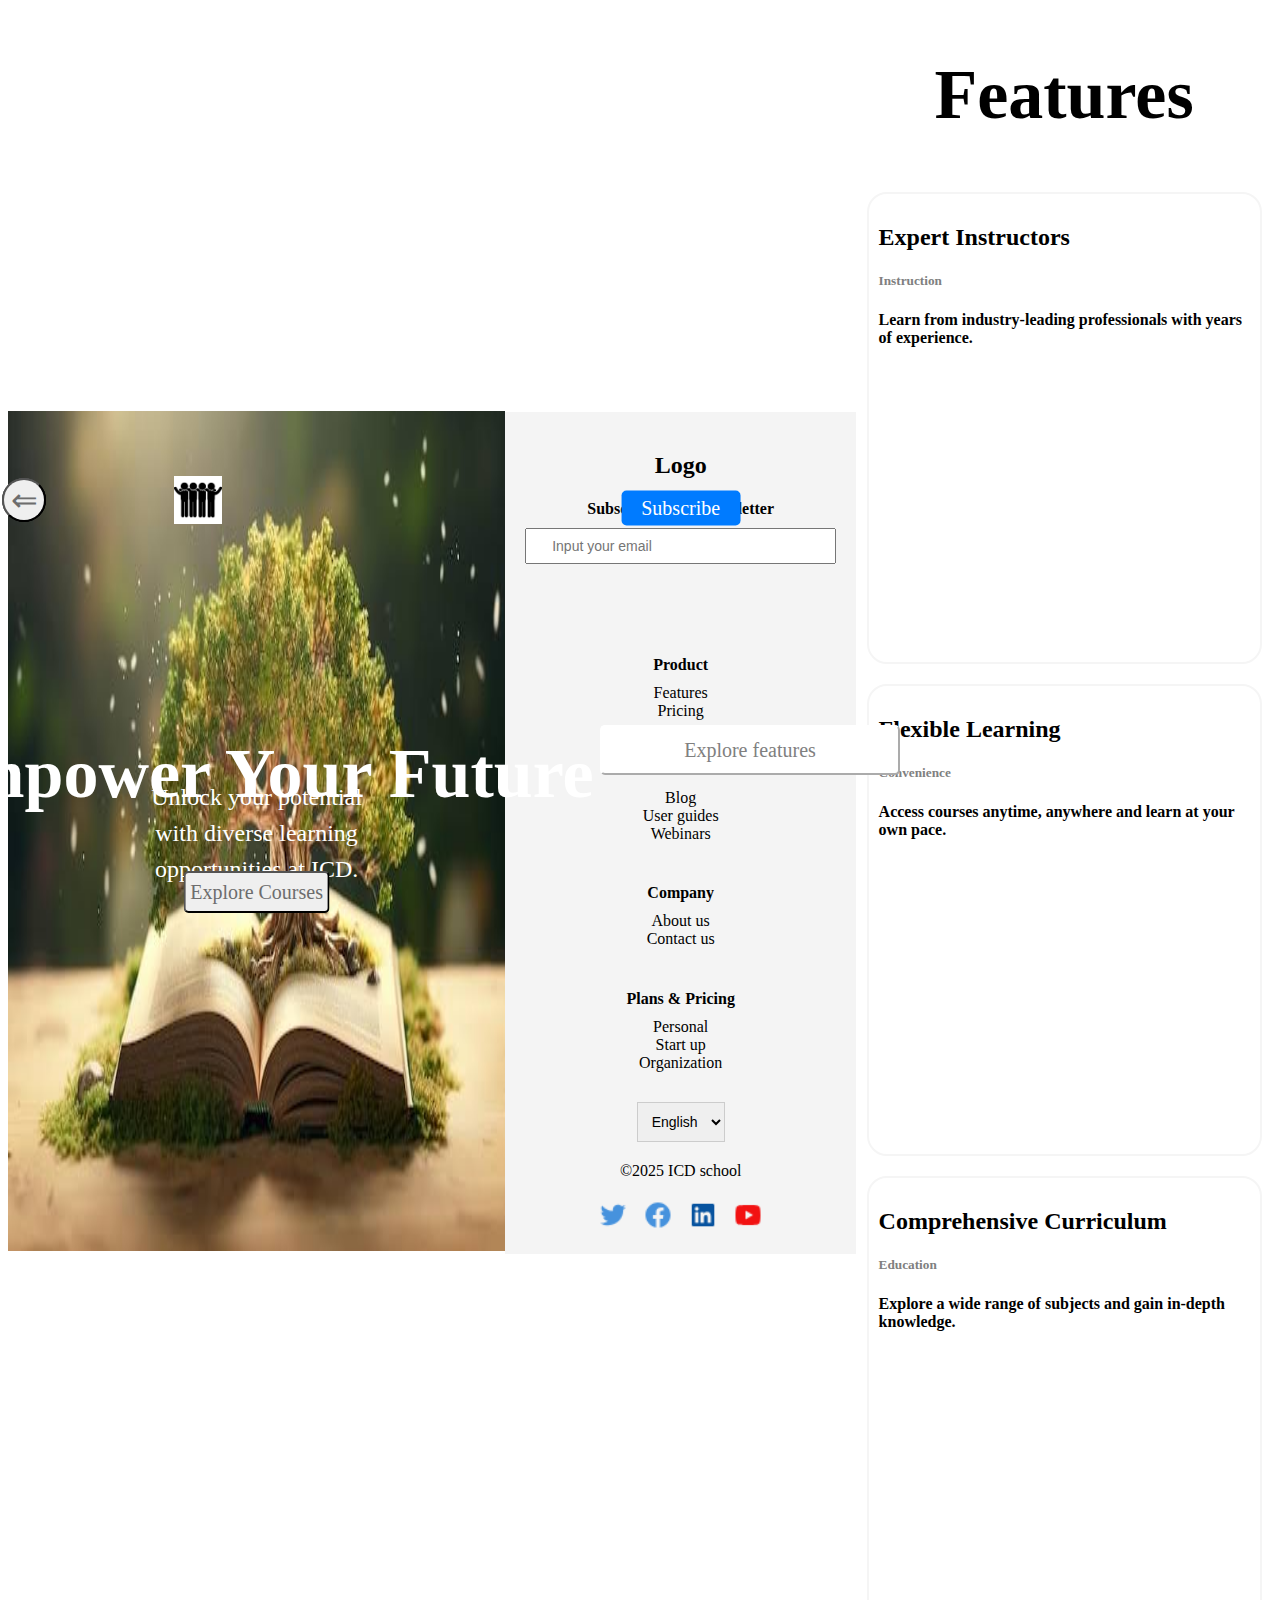
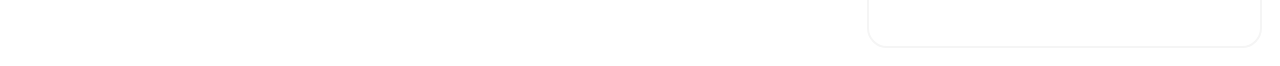
==== commit 9d2cb201: "Merge pull request #5 from UlugbekAlimov/img-icd" ====
--- a/project-course/src/pages/index.html
+++ b/project-course/src/pages/index.html
@@ -1,17 +1,18 @@
 <!DOCTYPE html>
 <html lang="en">
-
 <head>
     <meta charset="UTF-8">
     <meta name="viewport" content="width=device-width, initial-scale=1.0">
-    <title>ICD edu</title>
-
+    <title>Document</title>
     <link rel="stylesheet" href="../styles/styles.css">
-    <link rel="stylesheet" href="../styles/layout.css">
 </head>
-
 <body>
-
+    <div class="container">
+        <img src="../assets/img/bg-imge.jpg" width="100%" height="840px">
+        <div class="text">Empower Your Future</div>
+        <div class="text2">Unlock your potential with diverse learning opportunities at ICD.</div>
+        <button id="button">Explore Courses</button> 
+    </div>
 
     <footer class="footer">
         <div class="karopka">
@@ -106,42 +107,7 @@
         <div>
             <button class="buttonn">Explore features</button>
         </div>
-        <div class="container">
-            <h1>Hear from our awesome users!</h1>
-            <div class="reviews">
-                <div class="review-block">
-                    <img src="../pages/photo2.jfif" class="photo" alt="Emily Johnson">
-                    <p class="user-name">Emily Johnson</p>
-                    <p class="rating">★★★★★</p>
-                    <div class="text1">
-                        The Python course was insightful and well-structured!
-                    </div>
-                </div>
-                <div class="review-block">
-                    <img src="../pages/photo.jfif" class="photo" alt="John Doe">
-                    <p class="user-name">Michael Lee</p>
-                    <p class="rating">★★★★★</p>
-                    <div class="text1">
-                        Web Development Bootcamp was transformative!
-                    </div>
-                </div>
-                <div class="review-block">
-                    <img src="../pages/photo3.jfif" class="photo" alt="Sarah Lee">
-                    <p class="user-name">Azizbek Otaboev</p>
-                    <p class="rating">★★★★☆</p>
-                    <div class="text1">
-                        Darslar zur utiladi!
-                    </div>
-                </div>
-            </div>
-            <div class="btn-padding">
-            <button class="buton"> < </button>
-            <button class="buton"> > </button>
-            </div>
-        </div>
     </div>
-
 </body>
 
 </html>
-
--- a/project-course/src/styles/styles.css
+++ b/project-course/src/styles/styles.css
@@ -147,6 +147,7 @@
     height: 50px;
     color: gray;
     background-color: white;
+    position: fixed;
     top: 750px;
     border-color: white;
     
@@ -193,6 +194,7 @@
     position: absolute;
     top: 57%;
     left: 50%;
+    
     transform: translate(-50%, -50%); 
     font-family: Open Sans; 
     font-size: 20px; 
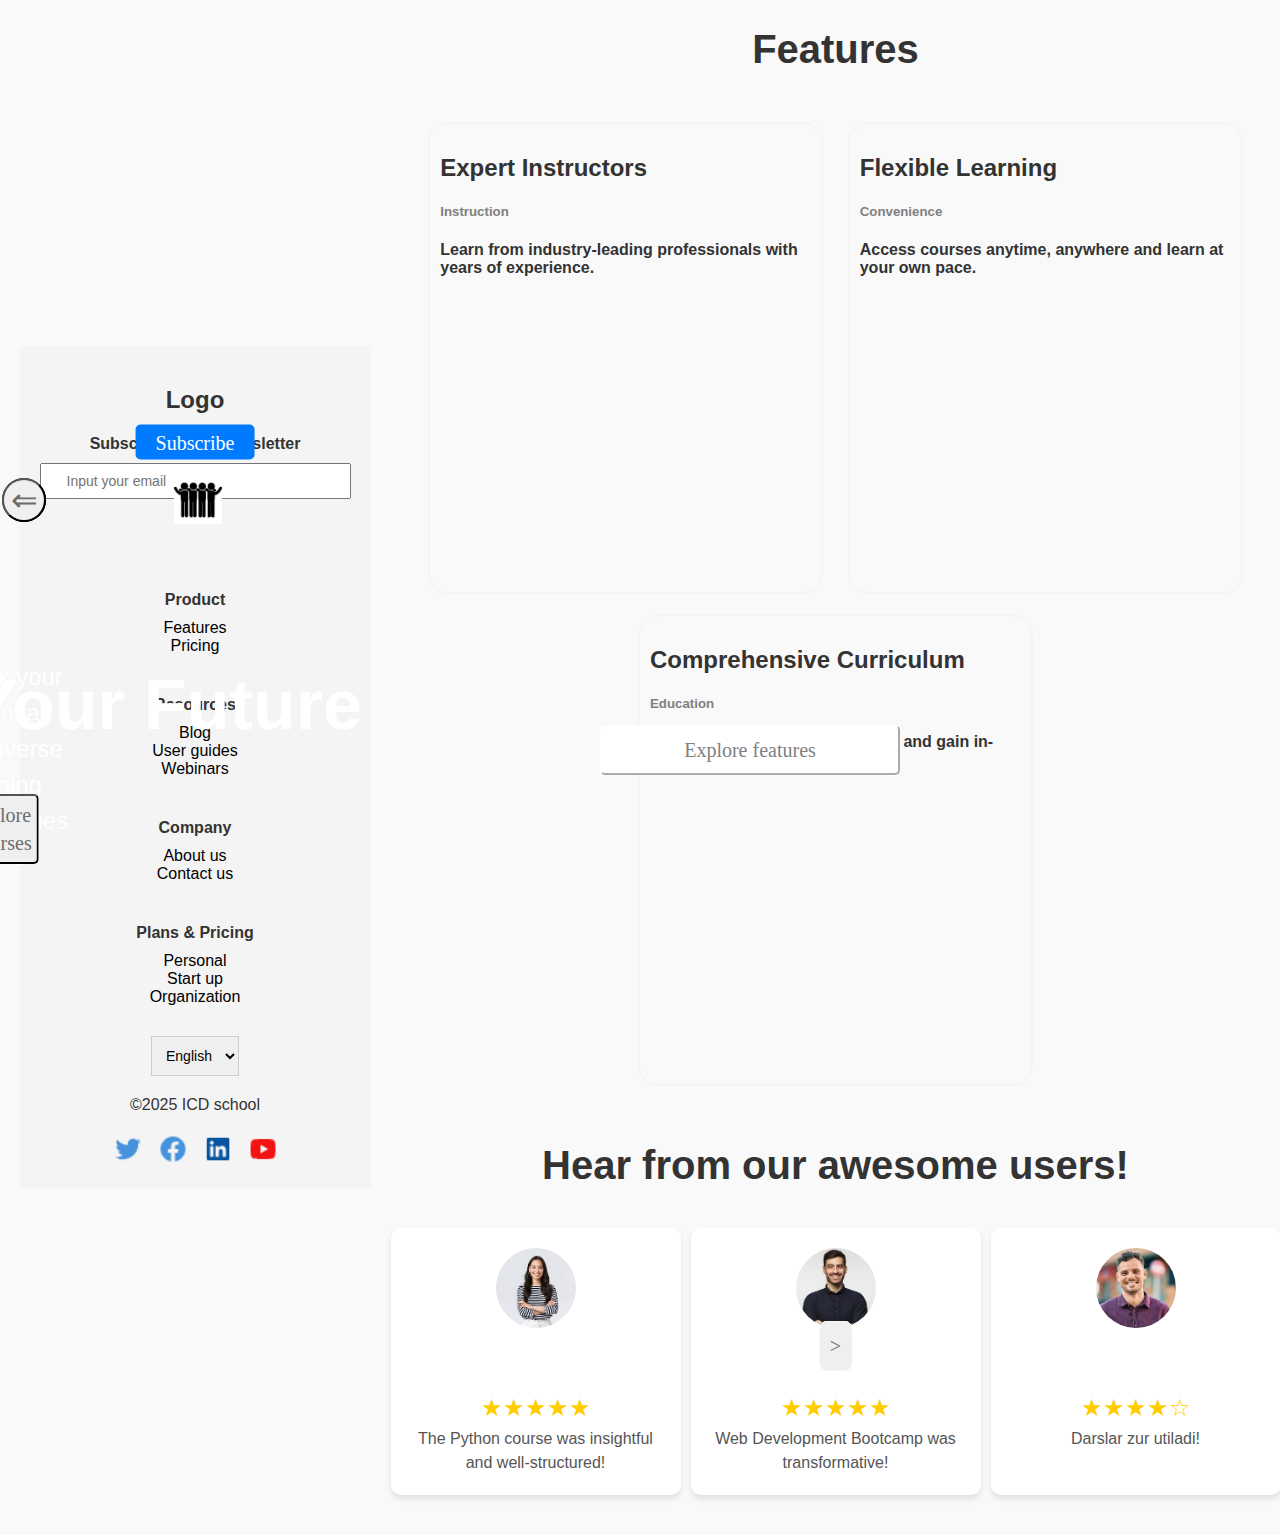
==== commit 71e769f3: "Merge branch 'main' into otziv" ====
--- a/project-course/src/pages/index.html
+++ b/project-course/src/pages/index.html
@@ -5,6 +5,7 @@
     <meta name="viewport" content="width=device-width, initial-scale=1.0">
     <title>Document</title>
     <link rel="stylesheet" href="../styles/styles.css">
+    <link rel="stylesheet" href="../styles/layout.css">
 </head>
 <body>
     <div class="container">
@@ -107,7 +108,41 @@
         <div>
             <button class="buttonn">Explore features</button>
         </div>
+        <div class="container">
+            <h1>Hear from our awesome users!</h1>
+            <div class="reviews">
+                <div class="review-block">
+                    <img src="../pages/photo2.jfif" class="photo" alt="Emily Johnson">
+                    <p class="user-name">Emily Johnson</p>
+                    <p class="rating">★★★★★</p>
+                    <div class="text1">
+                        The Python course was insightful and well-structured!
+                    </div>
+                </div>
+                <div class="review-block">
+                    <img src="../pages/photo.jfif" class="photo" alt="John Doe">
+                    <p class="user-name">Michael Lee</p>
+                    <p class="rating">★★★★★</p>
+                    <div class="text1">
+                        Web Development Bootcamp was transformative!
+                    </div>
+                </div>
+                <div class="review-block">
+                    <img src="../pages/photo3.jfif" class="photo" alt="Sarah Lee">
+                    <p class="user-name">Azizbek Otaboev</p>
+                    <p class="rating">★★★★☆</p>
+                    <div class="text1">
+                        Darslar zur utiladi!
+                    </div>
+                </div>
+            </div>
+            <div class="btn-padding">
+            <button class="buton"> < </button>
+            <button class="buton"> > </button>
+            </div>
+        </div>
     </div>
+
 </body>
 
 </html>
--- a/project-course/src/styles/styles.css
+++ b/project-course/src/styles/styles.css
@@ -147,7 +147,6 @@
     height: 50px;
     color: gray;
     background-color: white;
-    position: fixed;
     top: 750px;
     border-color: white;
     
--- a/project-course/src/styles/layout.css
+++ b/project-course/src/styles/layout.css
@@ -0,0 +1,603 @@
+body {
+    font-family: Arial, sans-serif;
+    background-color: #f9f9f9;
+    color: #333;
+    margin: 0;
+    padding: 0;
+}
+
+.container {
+    max-width: 1200px;
+    margin: 0 auto;
+    padding: 20px;
+    text-align: center;
+}
+
+h1 {
+    font-size: 2.5em;
+    margin-bottom: 40px;
+    color: #333;
+}
+
+.reviews {
+    display: flex;
+    justify-content: center;
+    gap: 10px;
+}
+
+.review-block {
+    background-color: #fff;
+    padding: 20px;
+    border-radius: 10px;
+    box-shadow: 0 4px 6px rgba(0, 0, 0, 0.1);
+    text-align: center;
+    width: 30%;
+    min-width: 250px;
+}
+.photo {
+    width: 80px;
+    height: 80px;
+    object-fit: cover;
+    border-radius: 50%;
+    margin-bottom: 20px;
+}
+
+.user-name {
+    font-size: 1.2em;
+    font-weight: bold;
+    margin: 10px 0;
+}
+
+.rating {
+    font-size: 1.5em;
+    color: #ffcc00;
+    margin: 5px 0;
+}
+
+.text1 {
+    font-size: 1em;
+    color: #555;
+    line-height: 1.5;
+}
+.btn-padding {
+    margin-top: 20px;
+}
+
+.btn-padding button {
+    padding: 10px;
+    border-radius: 20%;
+    border: none;
+    border: 1px solid whitesmoke;
+  
+.container1{
+  position: absolute;
+  border-radius: 3px;
+.container {
+  position: absolute; 
+  top: 88px; 
+  left: 0px; 
+  width: 384px; 
+  height: 184px; 
+  background: rgba(255,255,255,1); /* white */
+  border-radius: 6px; /* border-m */
+  box-shadow: 0px 0px 1px rgba(23, 26, 31, 0.05), 0px 0px 2px rgba(23, 26, 31, 0.08); /* shadow-xs */
+}
+.text {
+  position: relative;
+  top: 2px; 
+  left: 52px; 
+  font-family: Lora; /* Heading */
+  font-size: 24px; 
+  line-height: 36px; 
+  font-weight: 700; 
+  color: rgba(0,0,0,1); /* black */
+}
+.text1{
+    position: absolute; 
+    top: 16px; 
+    left: 16px; 
+    width: 352px; 
+    height: 26px; 
+    font-family: Open Sans; /* Body */
+    font-size: 16px; 
+    line-height: 26px; 
+    font-weight: 700; 
+    color: rgba(23,26,31,1); /* neutral-900 */
+}
+.text2 {
+  position: absolute; 
+  top: 45px; 
+  left: 16px; 
+  width: 352px; 
+  height: 44px; 
+  font-family: Open Sans; /* Body */
+  font-size: 14px; 
+  line-height: 22px; 
+  font-weight: 400; 
+  color: rgba(144,149,160,1); /* neutral-500 */
+}
+.week {
+  position: absolute; 
+  top: 70px; 
+  left: 16px; 
+  padding: 10px;
+  width: 352px; 
+  height: 22px; 
+  font-family: Open Sans; /* Body */
+  font-size: 14px; 
+  line-height: 22px; 
+  font-weight: 400; 
+  color: rgba(144,149,160,1); /* neutral-500 */
+}
+/* Button 1 */
+.button1 {
+  position: absolute; 
+  top: 130px; 
+  left: 16px; 
+  width: 352px; 
+  height: 36px; 
+  padding: 0 12px; 
+  display: flex; 
+  align-items: center; 
+  justify-content: center; 
+  font-family: Open Sans; 
+  font-size: 14px; 
+  line-height: 22px; 
+  font-weight: 400; 
+  color: rgba(109,109,109,1); /* primary-750 */
+  background: rgba(255,255,255,1); /* white */
+  opacity: 1; 
+  border-radius: 6px; /* border-m */
+  border-width: 1px; 
+  border-color: rgba(109,109,109,1); /* primary-750 */
+  border-style: solid; 
+}
+/* Hover */
+.button:hover {
+  color: rgba(81,81,81,1); /* primary-800 */
+  background: rgba(255,255,255,1); /* white */
+}
+/* Pressed */
+.button:hover:active {
+  color: rgba(53,53,53,1); /* primary-850 */
+  background: rgba(255,255,255,1); /* white */
+}
+/* Disabled */
+.button:disabled {
+  opacity: 0.4; 
+}
+
+
+/* Container 11 */
+.container1 {
+  position: absolute; 
+  top: 88px; 
+  left: 408px; 
+  width: 384px; 
+  height: 184px; 
+  background: rgba(255,255,255,1); /* white */
+  border-radius: 6px; /* border-m */
+  box-shadow: 0px 0px 1px rgba(23, 26, 31, 0.05), 0px 0px 2px rgba(23, 26, 31, 0.08); /* shadow-xs */
+}
+.text3{
+    position: absolute; 
+    top: 16px; 
+    left: 16px; 
+    width: 352px; 
+    height: 26px; 
+    font-family: Open Sans; /* Body */
+    font-size: 16px; 
+    line-height: 26px; 
+    font-weight: 700; 
+    color: rgba(23,26,31,1); /* neutral-900 */
+}
+.text4 {
+  position: absolute; 
+  top: 45px; 
+  left: 16px; 
+  width: 352px; 
+  height: 44px; 
+  font-family: Open Sans; /* Body */
+  font-size: 14px; 
+  line-height: 22px; 
+  font-weight: 400; 
+  color: rgba(144,149,160,1); /* neutral-500 */
+}
+.week1 {
+  position: absolute; 
+  top: 70px; 
+  left: 16px; 
+  padding: 10px;
+  width: 352px; 
+  height: 22px; 
+  font-family: Open Sans; /* Body */
+  font-size: 14px; 
+  line-height: 22px; 
+  font-weight: 400; 
+  color: rgba(144,149,160,1); /* neutral-500 */
+}
+/* Button 1 */
+.button1 {
+  position: absolute; 
+  top: 130px; 
+  left: 16px; 
+  width: 352px; 
+  height: 36px; 
+  padding: 0 12px; 
+  display: flex; 
+  align-items: center; 
+  justify-content: center; 
+  font-family: Open Sans; 
+  font-size: 14px; 
+  line-height: 22px; 
+  font-weight: 400; 
+  color: rgba(109,109,109,1); /* primary-750 */
+  background: rgba(255,255,255,1); /* white */
+  opacity: 1; 
+  border-radius: 6px; /* border-m */
+  border-width: 1px; 
+  border-color: rgba(109,109,109,1); /* primary-750 */
+  border-style: solid; 
+}
+/* Hover */
+.button:hover {
+  color: rgba(81,81,81,1); /* primary-800 */
+  background: rgba(255,255,255,1); /* white */
+}
+/* Pressed */
+.button:hover:active {
+  color: rgba(53,53,53,1); /* primary-850 */
+  background: rgba(255,255,255,1); /* white */
+}
+/* Disabled */
+.button:disabled {
+  opacity: 0.4; 
+}
+
+/* Container 11 */
+.container2 {
+  position: absolute; 
+  top: 88px; 
+  left: 816px; 
+  width: 384px; 
+  height: 184px; 
+  background: rgba(255,255,255,1); /* white */
+  border-radius: 6px; /* border-m */
+  box-shadow: 0px 0px 1px rgba(23, 26, 31, 0.05), 0px 0px 2px rgba(23, 26, 31, 0.08); /* shadow-xs */
+}
+.text5{
+    position: absolute; 
+    top: 16px; 
+    left: 16px; 
+    width: 352px; 
+    height: 26px; 
+    font-family: Open Sans; /* Body */
+    font-size: 16px; 
+    line-height: 26px; 
+    font-weight: 700; 
+    color: rgba(23,26,31,1); /* neutral-900 */
+}
+.text6 {
+  position: absolute; 
+  top: 45px; 
+  left: 16px; 
+  width: 352px; 
+  height: 44px; 
+  font-family: Open Sans; /* Body */
+  font-size: 14px; 
+  line-height: 22px; 
+  font-weight: 400; 
+  color: rgba(144,149,160,1); /* neutral-500 */
+}
+.week2 {
+  position: absolute; 
+  top: 70px; 
+  left: 16px; 
+  padding: 10px;
+  width: 352px; 
+  height: 22px; 
+  font-family: Open Sans; /* Body */
+  font-size: 14px; 
+  line-height: 22px; 
+  font-weight: 400; 
+  color: rgba(144,149,160,1); /* neutral-500 */
+}
+/* Button 1 */
+.button1 {
+  position: absolute; 
+  top: 130px; 
+  left: 16px; 
+  width: 352px; 
+  height: 36px; 
+  padding: 0 12px; 
+  display: flex; 
+  align-items: center; 
+  justify-content: center; 
+  font-family: Open Sans; 
+  font-size: 14px; 
+  line-height: 22px; 
+  font-weight: 400; 
+  color: rgba(109,109,109,1); /* primary-750 */
+  background: rgba(255,255,255,1); /* white */
+  opacity: 1; 
+  border-radius: 6px; /* border-m */
+  border-width: 1px; 
+  border-color: rgba(109,109,109,1); /* primary-750 */
+  border-style: solid; 
+}
+/* Hover */
+.button:hover {
+  color: rgba(81,81,81,1); /* primary-800 */
+  background: rgba(255,255,255,1); /* white */
+}
+/* Pressed */
+.button:hover:active {
+  color: rgba(53,53,53,1); /* primary-850 */
+  background: rgba(255,255,255,1); /* white */
+}
+/* Disabled */
+.button:disabled {
+  opacity: 0.4; 
+}
+
+
+/* Container 11 */
+.container3 {
+  position: absolute; 
+  top: 296px; 
+  left: 0px; 
+  width: 384px; 
+  height: 184px; 
+  background: rgba(255,255,255,1); /* white */
+  border-radius: 6px; /* border-m */
+  box-shadow: 0px 0px 1px rgba(23, 26, 31, 0.05), 0px 0px 2px rgba(23, 26, 31, 0.08); /* shadow-xs */
+}
+.text7{
+    position: absolute; 
+    top: 16px; 
+    left: 16px; 
+    width: 352px; 
+    height: 26px; 
+    font-family: Open Sans; /* Body */
+    font-size: 16px; 
+    line-height: 26px; 
+    font-weight: 700; 
+    color: rgba(23,26,31,1); /* neutral-900 */
+}
+.text8 {
+  position: absolute; 
+  top: 45px; 
+  left: 16px; 
+  width: 352px; 
+  height: 44px; 
+  font-family: Open Sans; /* Body */
+  font-size: 14px; 
+  line-height: 22px; 
+  font-weight: 400; 
+  color: rgba(144,149,160,1); /* neutral-500 */
+}
+.week3 {
+  position: absolute; 
+  top: 70px; 
+  left: 16px; 
+  padding: 10px;
+  width: 352px; 
+  height: 22px; 
+  font-family: Open Sans; /* Body */
+  font-size: 14px; 
+  line-height: 22px; 
+  font-weight: 400; 
+  color: rgba(144,149,160,1); /* neutral-500 */
+}
+/* Button 1 */
+.button1 {
+  position: absolute; 
+  top: 130px; 
+  left: 16px; 
+  width: 352px; 
+  height: 36px; 
+  padding: 0 12px; 
+  display: flex; 
+  align-items: center; 
+  justify-content: center; 
+  font-family: Open Sans; 
+  font-size: 14px; 
+  line-height: 22px; 
+  font-weight: 400; 
+  color: rgba(109,109,109,1); /* primary-750 */
+  background: rgba(255,255,255,1); /* white */
+  opacity: 1; 
+  border-radius: 6px; /* border-m */
+  border-width: 1px; 
+  border-color: rgba(109,109,109,1); /* primary-750 */
+  border-style: solid; 
+}
+/* Hover */
+.button:hover {
+  color: rgba(81,81,81,1); /* primary-800 */
+  background: rgba(255,255,255,1); /* white */
+}
+/* Pressed */
+.button:hover:active {
+  color: rgba(53,53,53,1); /* primary-850 */
+  background: rgba(255,255,255,1); /* white */
+}
+/* Disabled */
+.button:disabled {
+  opacity: 0.4; 
+}
+
+
+/* Container 11 */
+.container4 {
+  position: absolute; 
+  top: 296px; 
+  left: 408px; 
+  width: 384px; 
+  height: 184px; 
+  background: rgba(255,255,255,1); /* white */
+  border-radius: 6px; /* border-m */
+  box-shadow: 0px 0px 1px rgba(23, 26, 31, 0.05), 0px 0px 2px rgba(23, 26, 31, 0.08); /* shadow-xs */
+}
+.text7{
+    position: absolute; 
+    top: 16px; 
+    left: 16px; 
+    width: 352px; 
+    height: 26px; 
+    font-family: Open Sans; /* Body */
+    font-size: 16px; 
+    line-height: 26px; 
+    font-weight: 700; 
+    color: rgba(23,26,31,1); /* neutral-900 */
+}
+.text8 {
+  position: absolute; 
+  top: 45px; 
+  left: 16px; 
+  width: 352px; 
+  height: 44px; 
+  font-family: Open Sans; /* Body */
+  font-size: 14px; 
+  line-height: 22px; 
+  font-weight: 400; 
+  color: rgba(144,149,160,1); /* neutral-500 */
+}
+.week4 {
+  position: absolute; 
+  top: 70px; 
+  left: 16px; 
+  padding: 10px;
+  width: 352px; 
+  height: 22px; 
+  font-family: Open Sans; /* Body */
+  font-size: 14px; 
+  line-height: 22px; 
+  font-weight: 400; 
+  color: rgba(144,149,160,1); /* neutral-500 */
+}
+/* Button 1 */
+.button1 {
+  position: absolute; 
+  top: 130px; 
+  left: 16px; 
+  width: 352px; 
+  height: 36px; 
+  padding: 0 12px; 
+  display: flex; 
+  align-items: center; 
+  justify-content: center; 
+  font-family: Open Sans; 
+  font-size: 14px; 
+  line-height: 22px; 
+  font-weight: 400; 
+  color: rgba(109,109,109,1); /* primary-750 */
+  background: rgba(255,255,255,1); /* white */
+  opacity: 1; 
+  border-radius: 6px; /* border-m */
+  border-width: 1px; 
+  border-color: rgba(109,109,109,1); /* primary-750 */
+  border-style: solid; 
+}
+/* Hover */
+.button:hover {
+  color: rgba(81,81,81,1); /* primary-800 */
+  background: rgba(255,255,255,1); /* white */
+}
+/* Pressed */
+.button:hover:active {
+  color: rgba(53,53,53,1); /* primary-850 */
+  background: rgba(255,255,255,1); /* white */
+}
+/* Disabled */
+.button:disabled {
+  opacity: 0.4; 
+}
+
+
+/* Container 11 */
+.container5 {
+  position: absolute; 
+  top: 296px; 
+  left: 816px; 
+  width: 384px; 
+  height: 184px; 
+  background: rgba(255,255,255,1); /* white */
+  border-radius: 6px; /* border-m */
+  box-shadow: 0px 0px 1px rgba(23, 26, 31, 0.05), 0px 0px 2px rgba(23, 26, 31, 0.08); /* shadow-xs */
+}
+.text9{
+    position: absolute; 
+    top: 16px; 
+    left: 16px; 
+    width: 352px; 
+    height: 26px; 
+    font-family: Open Sans; /* Body */
+    font-size: 16px; 
+    line-height: 26px; 
+    font-weight: 700; 
+    color: rgba(23,26,31,1); /* neutral-900 */
+}
+.text10 {
+  position: absolute; 
+  top: 45px; 
+  left: 16px; 
+  width: 352px; 
+  height: 44px; 
+  font-family: Open Sans; /* Body */
+  font-size: 14px; 
+  line-height: 22px; 
+  font-weight: 400; 
+  color: rgba(144,149,160,1); /* neutral-500 */
+}
+.week5 {
+  position: absolute; 
+  top: 70px; 
+  left: 16px; 
+  padding: 10px;
+  width: 352px; 
+  height: 22px; 
+  font-family: Open Sans; /* Body */
+  font-size: 14px; 
+  line-height: 22px; 
+  font-weight: 400; 
+  color: rgba(144,149,160,1); /* neutral-500 */
+}
+/* Button 1 */
+.button1 {
+  position: absolute; 
+  top: 130px; 
+  left: 16px; 
+  width: 352px; 
+  height: 36px; 
+  padding: 0 12px; 
+  display: flex; 
+  align-items: center; 
+  justify-content: center; 
+  font-family: Open Sans; 
+  font-size: 14px; 
+  line-height: 22px; 
+  font-weight: 400; 
+  color: rgba(109,109,109,1); /* primary-750 */
+  background: rgba(255,255,255,1); /* white */
+  opacity: 1; 
+  border-radius: 6px; /* border-m */
+  border-width: 1px; 
+  border-color: rgba(109,109,109,1); /* primary-750 */
+  border-style: solid; 
+}
+/* Hover */
+.button:hover {
+  color: rgba(81,81,81,1); /* primary-800 */
+  background: rgba(255,255,255,1); /* white */
+}
+/* Pressed */
+.button:hover:active {
+  color: rgba(53,53,53,1); /* primary-850 */
+  background: rgba(255,255,255,1); /* white */
+}
+/* Disabled */
+.button:disabled {
+  opacity: 0.4; 
+}
+
